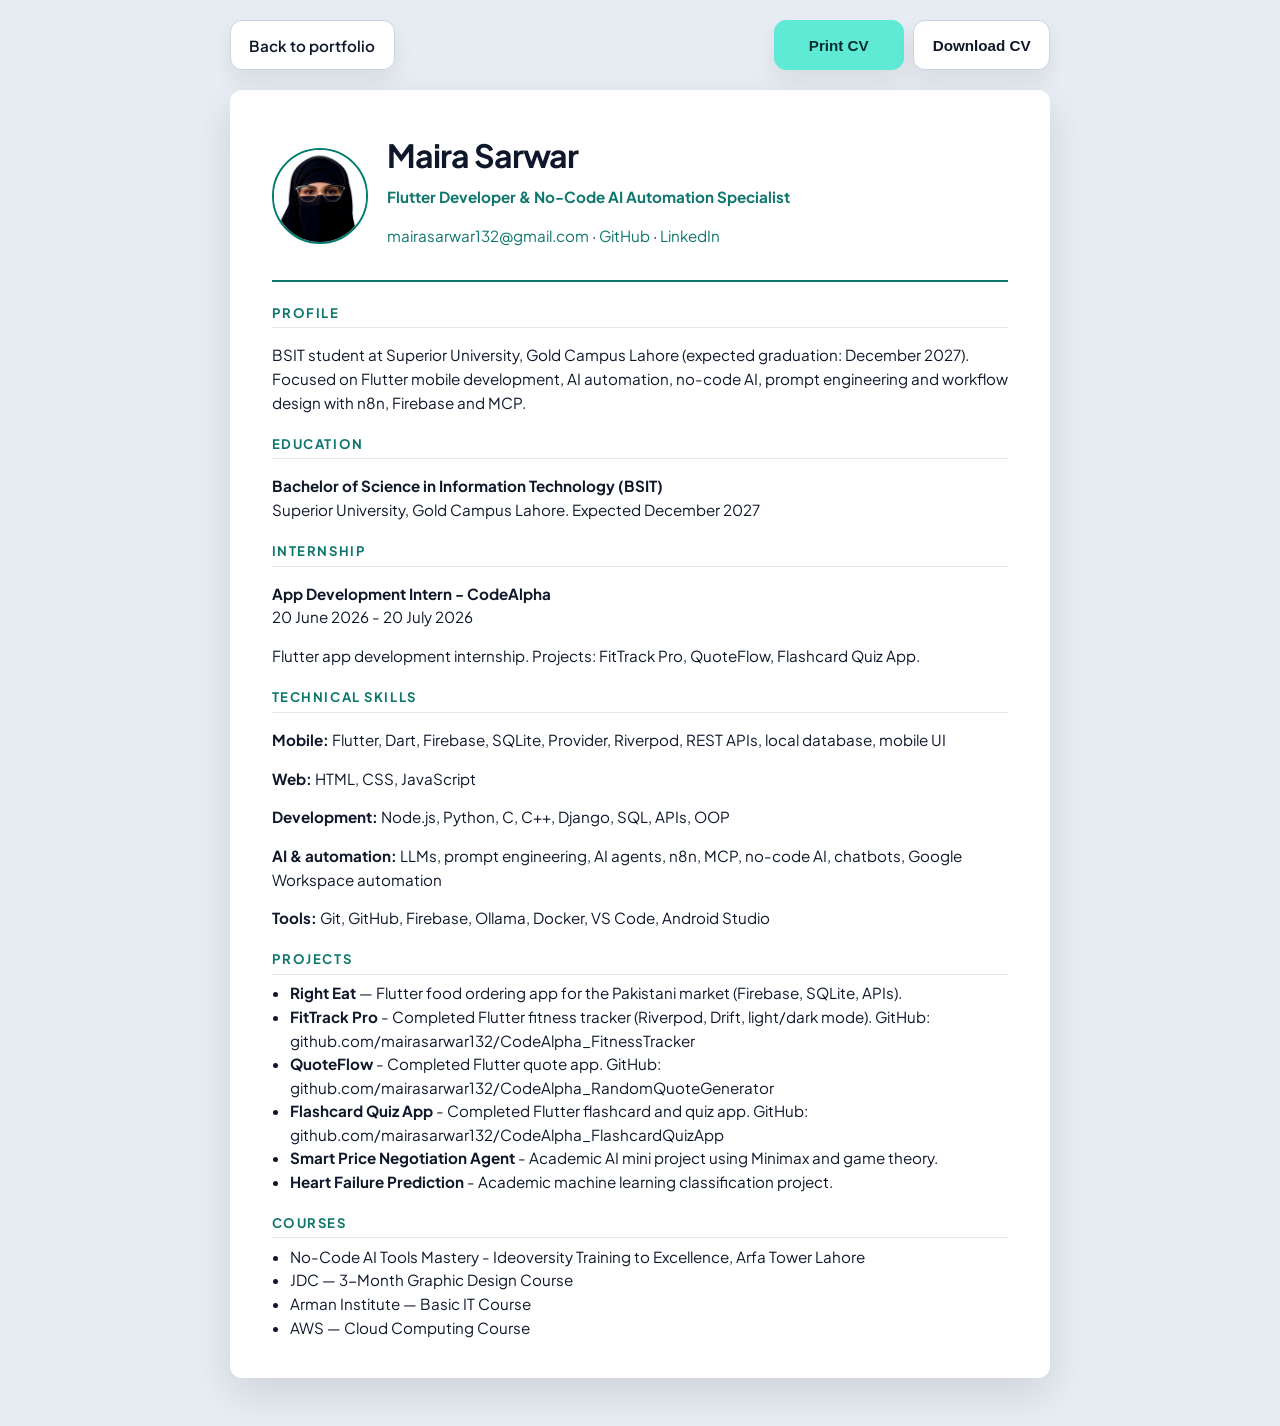
==== cv.html @ 2299d5c2 "Add portfolio website" ====
<!DOCTYPE html>
<html lang="en">
<head>
  <meta charset="UTF-8">
  <meta name="viewport" content="width=device-width, initial-scale=1.0">
  <title>CV — Maira Sarwar</title>
  <link rel="preconnect" href="https://fonts.googleapis.com">
  <link rel="preconnect" href="https://fonts.gstatic.com" crossorigin>
  <link href="https://fonts.googleapis.com/css2?family=Plus+Jakarta+Sans:wght@400;500;600;700;800&display=swap" rel="stylesheet">
  <link rel="stylesheet" href="style.css">
</head>
<body class="cv-body">
  <div class="cv-toolbar">
    <a class="btn btn-ghost" href="index.html">Back to portfolio</a>
    <div class="cv-actions">
      <button class="btn btn-primary" type="button" id="print-cv">Print CV</button>
      <button class="btn btn-outline" type="button" id="download-cv">Download CV</button>
    </div>
  </div>

  <article class="cv-sheet">
    <header class="cv-header">
      <img class="cv-photo" src="maira-sarwar.png" alt="Portrait of Maira Sarwar">
      <div>
        <h1>Maira Sarwar</h1>
        <p class="cv-role">Flutter Developer &amp; No-Code AI Automation Specialist</p>
        <p class="cv-contact">
          <a href="mailto:mairasarwar132@gmail.com">mairasarwar132@gmail.com</a>
          ·
          <a href="https://github.com/mairasarwar132" target="_blank" rel="noopener noreferrer">GitHub</a>
          ·
          <a href="https://linkedin.com/in/maira-sarwar-771231416" target="_blank" rel="noopener noreferrer">LinkedIn</a>
        </p>
      </div>
    </header>

    <section>
      <h2>Profile</h2>
      <p>BSIT student at Superior University, Gold Campus Lahore (expected graduation: December 2027). Focused on Flutter mobile development, AI automation, no-code AI, prompt engineering and workflow design with n8n, Firebase and MCP.</p>
    </section>

    <section>
      <h2>Education</h2>
      <p><strong>Bachelor of Science in Information Technology (BSIT)</strong><br>Superior University, Gold Campus Lahore. Expected December 2027</p>
    </section>

    <section>
      <h2>Internship</h2>
      <p><strong>App Development Intern - CodeAlpha</strong><br>20 June 2026 - 20 July 2026</p>
      <p>Flutter app development internship. Projects: FitTrack Pro, QuoteFlow, Flashcard Quiz App.</p>
    </section>

    <section>
      <h2>Technical skills</h2>
      <p><strong>Mobile:</strong> Flutter, Dart, Firebase, SQLite, Provider, Riverpod, REST APIs, local database, mobile UI</p>
      <p><strong>Web:</strong> HTML, CSS, JavaScript</p>
      <p><strong>Development:</strong> Node.js, Python, C, C++, Django, SQL, APIs, OOP</p>
      <p><strong>AI &amp; automation:</strong> LLMs, prompt engineering, AI agents, n8n, MCP, no-code AI, chatbots, Google Workspace automation</p>
      <p><strong>Tools:</strong> Git, GitHub, Firebase, Ollama, Docker, VS Code, Android Studio</p>
    </section>

    <section>
      <h2>Projects</h2>
      <ul>
        <li><strong>Right Eat</strong> — Flutter food ordering app for the Pakistani market (Firebase, SQLite, APIs).</li>
        <li><strong>FitTrack Pro</strong> - Completed Flutter fitness tracker (Riverpod, Drift, light/dark mode). GitHub: github.com/mairasarwar132/CodeAlpha_FitnessTracker</li>
        <li><strong>QuoteFlow</strong> - Completed Flutter quote app. GitHub: github.com/mairasarwar132/CodeAlpha_RandomQuoteGenerator</li>
        <li><strong>Flashcard Quiz App</strong> - Completed Flutter flashcard and quiz app. GitHub: github.com/mairasarwar132/CodeAlpha_FlashcardQuizApp</li>
        <li><strong>Smart Price Negotiation Agent</strong> - Academic AI mini project using Minimax and game theory.</li>
        <li><strong>Heart Failure Prediction</strong> - Academic machine learning classification project.</li>
      </ul>
    </section>

    <section>
      <h2>Courses</h2>
      <ul>
        <li>No-Code AI Tools Mastery - Ideoversity Training to Excellence, Arfa Tower Lahore</li>
        <li>JDC — 3-Month Graphic Design Course</li>
        <li>Arman Institute — Basic IT Course</li>
        <li>AWS — Cloud Computing Course</li>
      </ul>
    </section>
  </article>
  <script>
    document.getElementById("print-cv").addEventListener("click", () => {
      window.print();
    });

    document.getElementById("download-cv").addEventListener("click", () => {
      const html = "<!DOCTYPE html>\n" + document.documentElement.outerHTML;
      const blob = new Blob([html], { type: "text/html" });
      const url = URL.createObjectURL(blob);
      const link = document.createElement("a");
      link.href = url;
      link.download = "Maira-Sarwar-CV.html";
      document.body.appendChild(link);
      link.click();
      link.remove();
      URL.revokeObjectURL(url);
    });
  </script>
</body>
</html>
---- style.css ----
/* Maira Sarwar — personal portfolio
   Dark-first theme with optional light mode. No CSS frameworks. */

:root {
  --bg: #080c12;
  --bg-alt: #0e141c;
  --surface: #121a24;
  --surface-2: #182230;
  --border: rgba(148, 163, 184, 0.16);
  --text: #e8eef6;
  --muted: #94a3b8;
  --accent: #5eead4;
  --accent-2: #818cf8;
  --accent-soft: rgba(94, 234, 212, 0.12);
  --danger: #fca5a5;
  --shadow: 0 18px 50px rgba(0, 0, 0, 0.35);
  --radius: 16px;
  --nav-h: 72px;
  --max: 1100px;
  --font: "Plus Jakarta Sans", system-ui, sans-serif;
  --mono: "IBM Plex Mono", ui-monospace, monospace;
}

[data-theme="light"] {
  --bg: #f4f7fb;
  --bg-alt: #eef2f7;
  --surface: #ffffff;
  --surface-2: #f8fafc;
  --border: rgba(15, 23, 42, 0.1);
  --text: #0f172a;
  --muted: #475569;
  --accent: #0f766e;
  --accent-2: #4f46e5;
  --accent-soft: rgba(15, 118, 110, 0.1);
  --danger: #b91c1c;
  --shadow: 0 16px 40px rgba(15, 23, 42, 0.08);
}

*,
*::before,
*::after {
  box-sizing: border-box;
}

html {
  scroll-behavior: smooth;
}

body {
  margin: 0;
  font-family: var(--font);
  background: var(--bg);
  color: var(--text);
  line-height: 1.65;
  overflow-x: hidden;
}

img,
svg {
  max-width: 100%;
  display: block;
}

a {
  color: var(--accent);
  text-decoration: none;
}

a:hover {
  text-decoration: underline;
}

:focus-visible {
  outline: 2px solid var(--accent);
  outline-offset: 3px;
}

.skip-link {
  position: absolute;
  left: 1rem;
  top: -100px;
  background: var(--accent);
  color: #042f2e;
  padding: 0.6rem 1rem;
  z-index: 1000;
  border-radius: 8px;
  font-weight: 700;
}

.skip-link:focus {
  top: 0.75rem;
}

.container {
  width: min(var(--max), calc(100% - 2rem));
  margin-inline: auto;
}

/* Header */
.site-header {
  position: sticky;
  top: 0;
  z-index: 50;
  backdrop-filter: blur(16px);
  background: color-mix(in srgb, var(--bg) 82%, transparent);
  border-bottom: 1px solid var(--border);
}

.nav {
  width: min(var(--max), calc(100% - 2rem));
  margin-inline: auto;
  min-height: var(--nav-h);
  display: flex;
  align-items: center;
  gap: 1rem;
}

.logo {
  font-weight: 800;
  letter-spacing: 0.04em;
  color: var(--text);
  border: 1px solid var(--border);
  border-radius: 10px;
  padding: 0.35rem 0.6rem;
  background: var(--accent-soft);
}

.logo:hover {
  text-decoration: none;
  color: var(--accent);
}

.nav-menu {
  display: flex;
  list-style: none;
  gap: 0.15rem 1rem;
  margin: 0 0 0 auto;
  padding: 0;
  flex-wrap: wrap;
}

.nav-menu a {
  color: var(--muted);
  font-size: 0.9rem;
  font-weight: 500;
  padding: 0.3rem 0;
}

.nav-menu a:hover,
.nav-menu a.is-active {
  color: var(--text);
  text-decoration: none;
}

.nav-menu a.is-active {
  box-shadow: inset 0 -2px 0 var(--accent);
}

.theme-toggle,
.nav-toggle,
.back-to-top,
.modal-close,
.project-open,
.filter-btn {
  font-family: inherit;
  cursor: pointer;
}

.theme-toggle {
  margin-left: 0.5rem;
  width: 40px;
  height: 40px;
  border-radius: 10px;
  border: 1px solid var(--border);
  background: var(--surface);
  color: var(--text);
  display: grid;
  place-items: center;
}

.icon-sun {
  display: none;
}

[data-theme="light"] .icon-moon {
  display: none;
}

[data-theme="light"] .icon-sun {
  display: block;
}

.nav-toggle {
  display: none;
  margin-left: auto;
  width: 44px;
  height: 44px;
  border: 1px solid var(--border);
  border-radius: 10px;
  background: var(--surface);
  padding: 10px 11px;
}

.nav-toggle span {
  display: block;
  height: 2px;
  background: var(--text);
  margin: 5px 0;
  transition: 0.2s ease;
}

.nav-toggle[aria-expanded="true"] span:nth-child(1) {
  transform: translateY(7px) rotate(45deg);
}

.nav-toggle[aria-expanded="true"] span:nth-child(2) {
  opacity: 0;
}

.nav-toggle[aria-expanded="true"] span:nth-child(3) {
  transform: translateY(-7px) rotate(-45deg);
}

/* Hero */
.hero {
  position: relative;
  min-height: calc(100vh - var(--nav-h));
  display: grid;
  align-items: center;
  overflow: hidden;
}

.hero-bg {
  position: absolute;
  inset: 0;
  pointer-events: none;
}

.grid-overlay {
  position: absolute;
  inset: 0;
  background-image:
    linear-gradient(var(--border) 1px, transparent 1px),
    linear-gradient(90deg, var(--border) 1px, transparent 1px);
  background-size: 48px 48px;
  mask-image: radial-gradient(ellipse at center, black 20%, transparent 75%);
  opacity: 0.45;
}

.orb {
  position: absolute;
  border-radius: 50%;
  filter: blur(40px);
  opacity: 0.35;
}

.orb-1 {
  width: 280px;
  height: 280px;
  background: var(--accent);
  top: 12%;
  right: 8%;
  animation: float 12s ease-in-out infinite;
}

.orb-2 {
  width: 220px;
  height: 220px;
  background: var(--accent-2);
  bottom: 10%;
  left: 6%;
  animation: float 14s ease-in-out infinite reverse;
}

@keyframes float {
  0%, 100% { transform: translateY(0); }
  50% { transform: translateY(-16px); }
}

@keyframes photoFloat {
  0%, 100% { transform: translateY(0); }
  50% { transform: translateY(-10px); }
}

@keyframes pulseRing {
  0%, 100% { opacity: 0.4; transform: scale(0.98); }
  50% { opacity: 0.9; transform: scale(1.03); }
}

@keyframes typing {
  from { width: 0; }
  to { width: 100%; }
}

@keyframes blinkCaret {
  50% { border-color: transparent; }
}

.hero-inner {
  position: relative;
  padding: 4.5rem 0 5rem;
}

.hero-layout {
  display: grid;
  grid-template-columns: minmax(0, 1.2fr) auto;
  align-items: center;
  gap: 2.5rem;
}

.eyebrow {
  color: var(--accent);
  font-weight: 600;
  margin: 0 0 0.5rem;
  font-size: 1.05rem;
}

.hero h1,
.section h2 {
  line-height: 1.15;
  letter-spacing: -0.03em;
  margin: 0 0 1rem;
}

.hero-name {
  font-size: clamp(2.8rem, 7vw, 4.6rem);
  max-width: none;
  margin: 0 0 0.45rem;
}

.hero-title {
  font-size: clamp(1.15rem, 2.4vw, 1.55rem);
  font-weight: 700;
  line-height: 1.3;
  margin: 0 0 1rem;
  color: var(--text);
}

.type-motion {
  display: inline-block;
  overflow: hidden;
  max-width: max-content;
  border-right: 2px solid var(--accent);
  white-space: nowrap;
  animation: typing 3.6s steps(54, end), blinkCaret 0.8s step-end infinite;
}

.hero-photo-wrap {
  position: relative;
}

.hero-photo-wrap::after {
  content: "";
  position: absolute;
  inset: -10px;
  border: 1px solid color-mix(in srgb, var(--accent) 48%, transparent);
  border-radius: 50%;
  animation: pulseRing 2.8s ease-in-out infinite;
  pointer-events: none;
}

.hero-photo {
  width: min(280px, 72vw);
  height: min(280px, 72vw);
  object-fit: cover;
  object-position: center top;
  border-radius: 50%;
  border: 3px solid color-mix(in srgb, var(--accent) 55%, var(--border));
  box-shadow: var(--shadow), 0 0 0 10px var(--accent-soft);
  filter: contrast(1.08) saturate(1.08) brightness(1.03);
  transform: translateZ(0);
  animation: photoFloat 6s ease-in-out infinite;
}

.hero-lead {
  font-size: 1.08rem;
  color: var(--muted);
  max-width: 58ch;
}

.hero-meta {
  font-size: 0.92rem;
  color: var(--text);
  opacity: 0.85;
}

.hero-actions {
  display: flex;
  flex-wrap: wrap;
  gap: 0.7rem;
  margin-top: 1.6rem;
}

.btn {
  display: inline-flex;
  align-items: center;
  justify-content: center;
  border-radius: 12px;
  padding: 0.72rem 1.15rem;
  font-weight: 600;
  font-size: 0.95rem;
  border: 1px solid transparent;
  text-decoration: none;
}

.btn:hover {
  text-decoration: none;
}

.btn-primary {
  background: var(--accent);
  color: #042f2e;
}

[data-theme="light"] .btn-primary {
  color: #fff;
}

.btn-ghost,
.btn-outline {
  background: transparent;
  color: var(--text);
  border-color: var(--border);
}

.btn-ghost:hover,
.btn-outline:hover,
.btn-primary:hover {
  transform: translateY(-1px);
}

/* Sections */
.section {
  padding: 5rem 0;
}

.section-alt {
  background: var(--bg-alt);
}

.section-kicker {
  font-family: var(--mono);
  font-size: 0.78rem;
  letter-spacing: 0.12em;
  text-transform: uppercase;
  color: var(--accent);
  margin: 0 0 0.5rem;
}

.section-intro {
  color: var(--muted);
  max-width: 65ch;
  margin-bottom: 2rem;
}

.subhead {
  margin: 2.4rem 0 1rem;
  font-size: 1.2rem;
}

.about-grid {
  display: grid;
  grid-template-columns: 1.4fr 0.9fr;
  gap: 1.5rem;
}

.about-copy p {
  color: var(--muted);
}

.about-card,
.skill-card,
.project-card,
.workflow-card,
.experience-card,
.course-featured,
.cert-card,
.career-box {
  background: var(--surface);
  border: 1px solid var(--border);
  border-radius: var(--radius);
  padding: 1.25rem 1.35rem;
  box-shadow: var(--shadow);
}

.about-card ul {
  list-style: none;
  margin: 0;
  padding: 0;
}

.about-card li {
  padding: 0.7rem 0;
  border-bottom: 1px solid var(--border);
}

.about-card li:last-child {
  border-bottom: 0;
}

.about-card span {
  display: block;
  color: var(--muted);
  font-size: 0.8rem;
}

.skill-groups {
  display: grid;
  grid-template-columns: repeat(2, 1fr);
  gap: 1rem;
}


.badge-list,
.tech-row,
.focus-chips {
  display: flex;
  flex-wrap: wrap;
  gap: 0.45rem;
  list-style: none;
  margin: 0.8rem 0 0;
  padding: 0;
}

.badge-list li,
.tech-row li,
.focus-chips span {
  background: var(--accent-soft);
  border: 1px solid var(--border);
  border-radius: 999px;
  padding: 0.28rem 0.7rem;
  font-size: 0.82rem;
}

.focus-chips {
  margin: 0 0 1.5rem;
}

/* Projects */
.filters {
  display: flex;
  flex-wrap: wrap;
  gap: 0.5rem;
  margin-bottom: 1.4rem;
}

.filter-btn {
  background: var(--surface);
  color: var(--muted);
  border: 1px solid var(--border);
  border-radius: 999px;
  padding: 0.4rem 0.85rem;
  font-size: 0.85rem;
}

.filter-btn.is-active {
  color: #042f2e;
  background: var(--accent);
  border-color: transparent;
}

[data-theme="light"] .filter-btn.is-active {
  color: #fff;
}

.filter-empty {
  color: var(--muted);
}

.project-grid {
  display: grid;
  grid-template-columns: repeat(2, 1fr);
  gap: 1rem;
}

.project-card {
  padding: 0;
  overflow: hidden;
  transition: transform 0.22s ease, border-color 0.22s ease, box-shadow 0.22s ease;
}

.project-card:hover,
.skill-card:hover,
.workflow-card:hover,
.cert-card:hover,
.course-featured:hover {
  transform: translateY(-4px);
  border-color: color-mix(in srgb, var(--accent) 42%, var(--border));
}

.project-card.is-hidden {
  display: none;
}

.project-open {
  display: block;
  width: 100%;
  text-align: left;
  background: none;
  border: 0;
  color: inherit;
  padding: 0;
}

.project-media {
  background: var(--surface-2);
  color: var(--surface-2);
}

.project-media .svg-bg {
  fill: var(--surface-2);
}

.project-body {
  padding: 1.1rem 1.2rem 1.3rem;
}

.project-body p {
  color: var(--muted);
  margin: 0.4rem 0 0.7rem;
}

.project-sub {
  color: var(--accent) !important;
  font-size: 0.88rem;
  font-weight: 600;
}

.project-status {
  display: inline-block;
  font-size: 0.75rem;
  font-weight: 700;
  letter-spacing: 0.04em;
  text-transform: uppercase;
  color: var(--accent-2);
  margin: 0;
}

.project-status.is-done {
  color: var(--accent);
}

.project-status.is-progress {
  color: #fbbf24;
}

.card-links {
  padding: 0 1.2rem 1.2rem;
  margin: 0;
}

.project-body h3,
.workflow-card h3,
.timeline-item h3,
.experience-card h3,
.cert-card h3,
.course-featured h3 {
  margin: 0.35rem 0 0.4rem;
  font-size: 1.15rem;
}

/* Workflows */
.workflow-grid,
.cert-grid {
  display: grid;
  grid-template-columns: repeat(2, 1fr);
  gap: 1rem;
}

.cert-grid {
  margin-top: 1rem;
}

.workflow-tag {
  font-size: 0.75rem;
  text-transform: uppercase;
  letter-spacing: 0.06em;
  color: var(--accent);
  margin: 0;
}

.flow {
  display: flex;
  flex-wrap: wrap;
  gap: 0.4rem;
  list-style: none;
  padding: 0;
  margin: 1rem 0 0;
  counter-reset: step;
}

.flow li {
  counter-increment: step;
  background: var(--bg);
  border: 1px solid var(--border);
  border-radius: 10px;
  padding: 0.4rem 0.6rem;
  font-size: 0.8rem;
  position: relative;
}

.flow li::before {
  content: counter(step) ". ";
  color: var(--accent);
  font-family: var(--mono);
}

.store-list {
  margin: 0.9rem 0 0;
  color: var(--muted);
  padding-left: 1.1rem;
}

.timeline {
  display: grid;
  gap: 1rem;
}

.timeline-item {
  border-left: 2px solid var(--accent);
  padding-left: 1rem;
}

.muted {
  color: var(--muted);
  margin: 0.2rem 0;
}

.plain-list {
  margin: 0.4rem 0 0;
  padding-left: 1.15rem;
}

.course-head {
  display: flex;
  justify-content: space-between;
  gap: 1rem;
  align-items: center;
  flex-wrap: wrap;
}

.course-note {
  color: var(--muted);
  margin: 0.4rem 0 0;
}

.career-box {
  text-align: left;
}

.career-box p {
  color: var(--muted);
  max-width: 70ch;
}

#contact {
  padding-bottom: 3.2rem;
}

.contact-grid {
  display: grid;
  grid-template-columns: minmax(0, 1fr) minmax(300px, 0.86fr);
  gap: 2rem;
  align-items: start;
}

.contact-card {
  background: var(--surface);
  border: 1px solid var(--border);
  border-radius: var(--radius);
  padding: 1.45rem;
  box-shadow: var(--shadow);
}

.contact-card h3 {
  margin: 0.35rem 0 0.55rem;
  font-size: 1.3rem;
}

.contact-card p {
  color: var(--muted);
}

.contact-actions {
  display: flex;
  flex-wrap: wrap;
  gap: 0.7rem;
  margin: 1.1rem 0;
}

.contact-focus {
  margin-top: 1rem;
}

.contact-links {
  list-style: none;
  padding: 0;
  margin: 0;
  display: grid;
  grid-template-columns: repeat(2, minmax(0, 1fr));
  gap: 1rem;
}

.contact-links li {
  margin: 0;
  background: var(--surface);
  border: 1px solid var(--border);
  border-radius: 12px;
  padding: 0.9rem 1rem;
}

.contact-links span {
  display: block;
  color: var(--muted);
  font-size: 0.8rem;
}

.contact-links a {
  font-size: 1.05rem;
  font-weight: 600;
  overflow-wrap: anywhere;
}

.site-footer {
  border-top: 1px solid var(--border);
  padding: 1.6rem 0 2rem;
  color: var(--muted);
}

.footer-inner {
  display: grid;
  grid-template-columns: minmax(0, 1fr) auto;
  gap: 0.6rem 1.5rem;
  align-items: center;
}

.footer-name {
  color: var(--text);
  font-weight: 800;
  margin: 0;
  font-size: 1.35rem;
}

.footer-links {
  display: flex;
  flex-wrap: wrap;
  gap: 1rem;
  list-style: none;
  padding: 0;
  margin: 0.3rem 0;
}

.copyright {
  grid-column: 1 / -1;
  margin: 0;
}

.back-to-top {
  position: fixed;
  right: 1.1rem;
  bottom: 1.1rem;
  width: 44px;
  height: 44px;
  border-radius: 12px;
  border: 1px solid var(--border);
  background: var(--surface);
  color: var(--text);
  opacity: 0;
  pointer-events: none;
  transition: opacity 0.2s ease;
  z-index: 40;
}

.back-to-top.is-visible {
  opacity: 1;
  pointer-events: auto;
}

/* Modal */
.modal[hidden] {
  display: none;
}

.modal:not([hidden]) {
  display: block;
}

.modal-backdrop {
  position: fixed;
  inset: 0;
  background: rgba(0, 0, 0, 0.62);
  z-index: 80;
}

.modal-dialog {
  position: fixed;
  z-index: 90;
  inset: 8vh 1rem auto;
  margin-inline: auto;
  width: min(640px, calc(100% - 2rem));
  max-height: 84vh;
  overflow: auto;
  background: var(--surface);
  border: 1px solid var(--border);
  border-radius: 18px;
  padding: 1.4rem 1.4rem 1.6rem;
  box-shadow: var(--shadow);
}

.modal-close {
  position: absolute;
  top: 0.7rem;
  right: 0.8rem;
  width: 40px;
  height: 40px;
  border: 0;
  background: transparent;
  color: var(--text);
  font-size: 1.8rem;
  line-height: 1;
}

.modal-actions {
  display: flex;
  flex-wrap: wrap;
  gap: 0.6rem;
  margin-top: 1.1rem;
}

.btn.is-disabled,
.btn[aria-disabled="true"] {
  opacity: 0.55;
  pointer-events: none;
}

body.modal-open {
  overflow: hidden;
}

.reveal {
  opacity: 0;
  transform: translateY(12px);
  transition: opacity 0.5s ease, transform 0.5s ease;
}

.reveal.is-in {
  opacity: 1;
  transform: none;
}

@media (max-width: 900px) {
  .hero-layout {
    grid-template-columns: 1fr;
    justify-items: start;
  }

  .hero-photo-wrap {
    order: -1;
  }

  .about-grid,
  .skill-groups,
  .project-grid,
  .workflow-grid,
  .cert-grid,
  .contact-grid {
    grid-template-columns: 1fr;
  }

  .contact-links {
    grid-template-columns: 1fr;
  }

  .footer-inner {
    grid-template-columns: 1fr;
  }

  .skill-card:last-child {
    grid-column: auto;
  }

  .nav-toggle {
    display: block;
  }

  .theme-toggle {
    margin-left: 0;
  }

  .nav-menu {
    position: absolute;
    top: var(--nav-h);
    left: 0;
    right: 0;
    background: var(--bg);
    border-bottom: 1px solid var(--border);
    flex-direction: column;
    padding: 1rem 1.25rem 1.25rem;
    display: none;
    margin: 0;
  }

  .nav-menu.is-open {
    display: flex;
  }
}

@media (max-width: 560px) {
  .hero-actions .btn {
    flex: 1 1 calc(50% - 0.7rem);
  }

  .type-motion {
    white-space: normal;
    border-right: 0;
    animation: none;
  }

  .hero {
    min-height: auto;
  }
}

@media (prefers-reduced-motion: reduce) {
  html {
    scroll-behavior: auto;
  }

  .orb,
  .reveal,
  .hero-photo,
  .hero-photo-wrap::after,
  .type-motion {
    animation: none;
    transition: none;
    opacity: 1;
    transform: none;
  }

  .type-motion {
    border-right: 0;
    white-space: normal;
  }
}

/* Print-ready CV */
.cv-body {
  background: #e8edf3;
  color: #0f172a;
}

.cv-toolbar {
  width: min(820px, calc(100% - 2rem));
  margin: 1.25rem auto;
  display: flex;
  justify-content: space-between;
  gap: 0.75rem;
  flex-wrap: wrap;
}

.cv-actions {
  display: flex;
  gap: 0.6rem;
  flex-wrap: wrap;
}

.cv-toolbar .btn {
  min-width: 130px;
  min-height: 50px;
  color: #0f172a;
  background: #ffffff;
  border-color: #cbd5e1;
  box-shadow: 0 10px 22px rgba(15, 23, 42, 0.08);
}

.cv-toolbar .btn-primary {
  color: #042f2e;
  background: #5eead4;
  border-color: #5eead4;
}

.cv-toolbar .btn-outline,
.cv-toolbar .btn-ghost {
  color: #0f172a;
}

.cv-toolbar .btn:hover {
  transform: translateY(-1px);
  text-decoration: none;
}

.cv-sheet {
  width: min(820px, calc(100% - 2rem));
  margin: 0 auto 3rem;
  background: #fff;
  color: #0f172a;
  padding: 2.4rem 2.6rem;
  border-radius: 12px;
  box-shadow: 0 16px 40px rgba(15, 23, 42, 0.12);
}

.cv-header {
  display: grid;
  grid-template-columns: 96px 1fr;
  gap: 1.2rem;
  align-items: center;
  border-bottom: 2px solid #0f766e;
  padding-bottom: 1.1rem;
  margin-bottom: 1.2rem;
}

.cv-photo {
  width: 96px;
  height: 96px;
  border-radius: 50%;
  object-fit: cover;
  object-position: center top;
  border: 2px solid #0f766e;
  filter: contrast(1.08) saturate(1.08) brightness(1.03);
}

.cv-sheet h1 {
  margin: 0;
  font-size: 2rem;
  letter-spacing: -0.03em;
}

.cv-role {
  margin: 0.25rem 0 0.4rem;
  font-weight: 700;
  color: #0f766e;
}

.cv-contact,
.cv-sheet p,
.cv-sheet li {
  font-size: 0.95rem;
  line-height: 1.55;
}

.cv-contact a,
.cv-sheet a {
  color: #0f766e;
}

.cv-sheet h2 {
  font-size: 0.82rem;
  letter-spacing: 0.12em;
  text-transform: uppercase;
  color: #0f766e;
  margin: 1.15rem 0 0.4rem;
  border-bottom: 1px solid #e2e8f0;
  padding-bottom: 0.25rem;
}

.cv-sheet ul {
  margin: 0.3rem 0 0;
  padding-left: 1.15rem;
}

@media print {
  .cv-toolbar {
    display: none;
  }

  .cv-body {
    background: #fff;
  }

  .cv-sheet {
    width: 100%;
    margin: 0;
    box-shadow: none;
    border-radius: 0;
    padding: 0;
  }
}
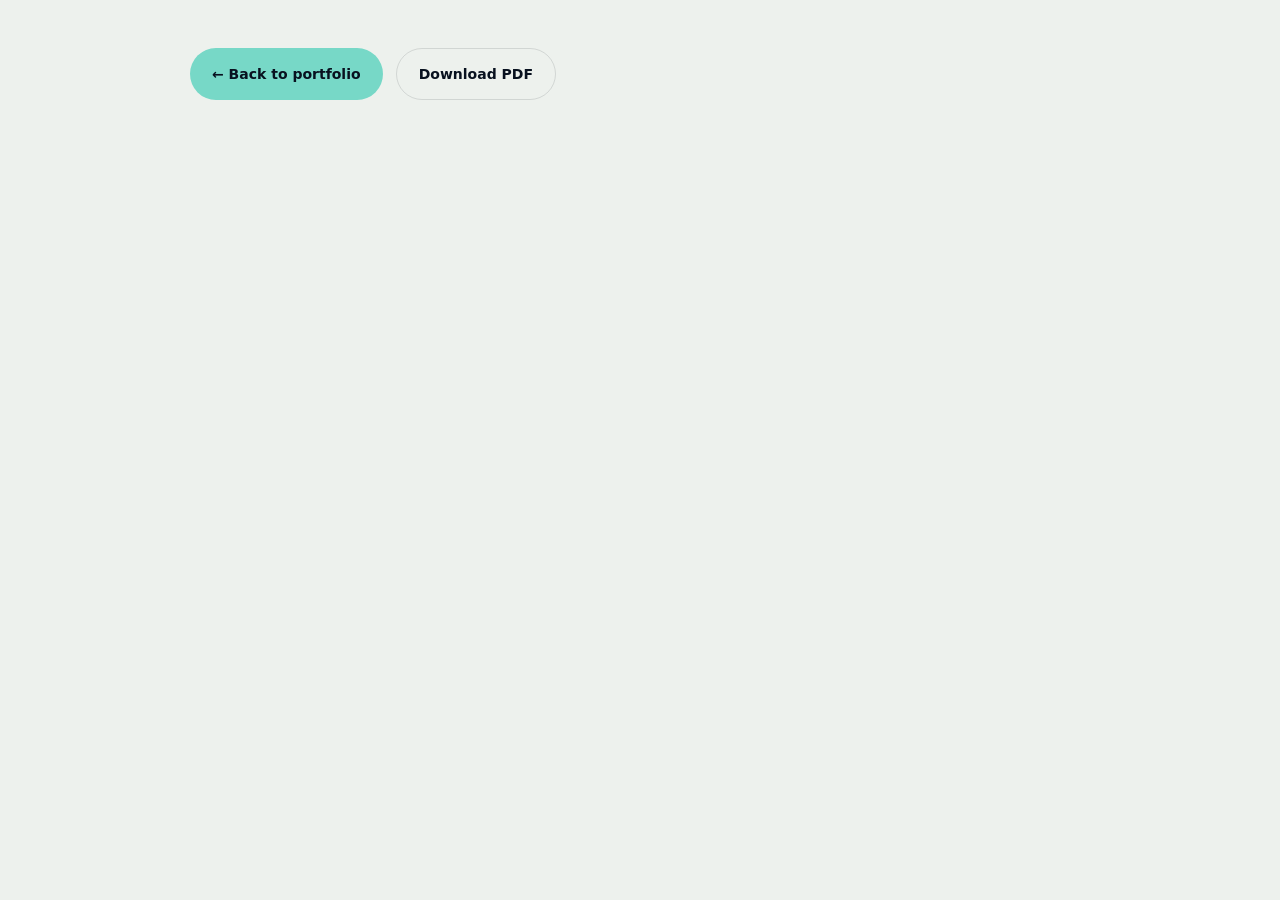
==== commit 27c8652d: "Redesign portfolio website Co-authored-by: Copilot App <223556219+Copilot@users.noreply.github.com>" ====
--- a/cv.html
+++ b/cv.html
@@ -1,103 +1,15 @@
-<!DOCTYPE html>
+<!doctype html>
 <html lang="en">
 <head>
-  <meta charset="UTF-8">
-  <meta name="viewport" content="width=device-width, initial-scale=1.0">
-  <title>CV — Maira Sarwar</title>
-  <link rel="preconnect" href="https://fonts.googleapis.com">
-  <link rel="preconnect" href="https://fonts.gstatic.com" crossorigin>
-  <link href="https://fonts.googleapis.com/css2?family=Plus+Jakarta+Sans:wght@400;500;600;700;800&display=swap" rel="stylesheet">
+  <meta charset="utf-8">
+  <meta name="viewport" content="width=device-width, initial-scale=1">
+  <title>Maira Sarwar | CV</title>
   <link rel="stylesheet" href="style.css">
 </head>
-<body class="cv-body">
-  <div class="cv-toolbar">
-    <a class="btn btn-ghost" href="index.html">Back to portfolio</a>
-    <div class="cv-actions">
-      <button class="btn btn-primary" type="button" id="print-cv">Print CV</button>
-      <button class="btn btn-outline" type="button" id="download-cv">Download CV</button>
-    </div>
-  </div>
-
-  <article class="cv-sheet">
-    <header class="cv-header">
-      <img class="cv-photo" src="maira-sarwar.png" alt="Portrait of Maira Sarwar">
-      <div>
-        <h1>Maira Sarwar</h1>
-        <p class="cv-role">Flutter Developer &amp; No-Code AI Automation Specialist</p>
-        <p class="cv-contact">
-          <a href="mailto:mairasarwar132@gmail.com">mairasarwar132@gmail.com</a>
-          ·
-          <a href="https://github.com/mairasarwar132" target="_blank" rel="noopener noreferrer">GitHub</a>
-          ·
-          <a href="https://linkedin.com/in/maira-sarwar-771231416" target="_blank" rel="noopener noreferrer">LinkedIn</a>
-        </p>
-      </div>
-    </header>
-
-    <section>
-      <h2>Profile</h2>
-      <p>BSIT student at Superior University, Gold Campus Lahore (expected graduation: December 2027). Focused on Flutter mobile development, AI automation, no-code AI, prompt engineering and workflow design with n8n, Firebase and MCP.</p>
-    </section>
-
-    <section>
-      <h2>Education</h2>
-      <p><strong>Bachelor of Science in Information Technology (BSIT)</strong><br>Superior University, Gold Campus Lahore. Expected December 2027</p>
-    </section>
-
-    <section>
-      <h2>Internship</h2>
-      <p><strong>App Development Intern - CodeAlpha</strong><br>20 June 2026 - 20 July 2026</p>
-      <p>Flutter app development internship. Projects: FitTrack Pro, QuoteFlow, Flashcard Quiz App.</p>
-    </section>
-
-    <section>
-      <h2>Technical skills</h2>
-      <p><strong>Mobile:</strong> Flutter, Dart, Firebase, SQLite, Provider, Riverpod, REST APIs, local database, mobile UI</p>
-      <p><strong>Web:</strong> HTML, CSS, JavaScript</p>
-      <p><strong>Development:</strong> Node.js, Python, C, C++, Django, SQL, APIs, OOP</p>
-      <p><strong>AI &amp; automation:</strong> LLMs, prompt engineering, AI agents, n8n, MCP, no-code AI, chatbots, Google Workspace automation</p>
-      <p><strong>Tools:</strong> Git, GitHub, Firebase, Ollama, Docker, VS Code, Android Studio</p>
-    </section>
-
-    <section>
-      <h2>Projects</h2>
-      <ul>
-        <li><strong>Right Eat</strong> — Flutter food ordering app for the Pakistani market (Firebase, SQLite, APIs).</li>
-        <li><strong>FitTrack Pro</strong> - Completed Flutter fitness tracker (Riverpod, Drift, light/dark mode). GitHub: github.com/mairasarwar132/CodeAlpha_FitnessTracker</li>
-        <li><strong>QuoteFlow</strong> - Completed Flutter quote app. GitHub: github.com/mairasarwar132/CodeAlpha_RandomQuoteGenerator</li>
-        <li><strong>Flashcard Quiz App</strong> - Completed Flutter flashcard and quiz app. GitHub: github.com/mairasarwar132/CodeAlpha_FlashcardQuizApp</li>
-        <li><strong>Smart Price Negotiation Agent</strong> - Academic AI mini project using Minimax and game theory.</li>
-        <li><strong>Heart Failure Prediction</strong> - Academic machine learning classification project.</li>
-      </ul>
-    </section>
-
-    <section>
-      <h2>Courses</h2>
-      <ul>
-        <li>No-Code AI Tools Mastery - Ideoversity Training to Excellence, Arfa Tower Lahore</li>
-        <li>JDC — 3-Month Graphic Design Course</li>
-        <li>Arman Institute — Basic IT Course</li>
-        <li>AWS — Cloud Computing Course</li>
-      </ul>
-    </section>
-  </article>
-  <script>
-    document.getElementById("print-cv").addEventListener("click", () => {
-      window.print();
-    });
-
-    document.getElementById("download-cv").addEventListener("click", () => {
-      const html = "<!DOCTYPE html>\n" + document.documentElement.outerHTML;
-      const blob = new Blob([html], { type: "text/html" });
-      const url = URL.createObjectURL(blob);
-      const link = document.createElement("a");
-      link.href = url;
-      link.download = "Maira-Sarwar-CV.html";
-      document.body.appendChild(link);
-      link.click();
-      link.remove();
-      URL.revokeObjectURL(url);
-    });
-  </script>
+<body style="background:#edf1ed;">
+  <main class="container" style="max-width:900px;padding:48px 0;">
+    <a class="button button-primary" href="index.html">← Back to portfolio</a>
+    <a class="button" style="border:1px solid var(--line);margin-left:8px;" href="Maira-Sarwar-Resume.pdf" download>Download PDF</a>
+  </main>
 </body>
 </html>
--- a/style.css
+++ b/style.css
@@ -1,1177 +1,227 @@
-/* Maira Sarwar — personal portfolio
-   Dark-first theme with optional light mode. No CSS frameworks. */
-
 :root {
-  --bg: #080c12;
-  --bg-alt: #0e141c;
-  --surface: #121a24;
-  --surface-2: #182230;
-  --border: rgba(148, 163, 184, 0.16);
-  --text: #e8eef6;
-  --muted: #94a3b8;
-  --accent: #5eead4;
-  --accent-2: #818cf8;
-  --accent-soft: rgba(94, 234, 212, 0.12);
-  --danger: #fca5a5;
-  --shadow: 0 18px 50px rgba(0, 0, 0, 0.35);
-  --radius: 16px;
-  --nav-h: 72px;
-  --max: 1100px;
-  --font: "Plus Jakarta Sans", system-ui, sans-serif;
-  --mono: "IBM Plex Mono", ui-monospace, monospace;
-}
-
-[data-theme="light"] {
-  --bg: #f4f7fb;
-  --bg-alt: #eef2f7;
-  --surface: #ffffff;
-  --surface-2: #f8fafc;
-  --border: rgba(15, 23, 42, 0.1);
-  --text: #0f172a;
-  --muted: #475569;
-  --accent: #0f766e;
-  --accent-2: #4f46e5;
-  --accent-soft: rgba(15, 118, 110, 0.1);
-  --danger: #b91c1c;
-  --shadow: 0 16px 40px rgba(15, 23, 42, 0.08);
-}
-
-*,
-*::before,
-*::after {
-  box-sizing: border-box;
-}
-
-html {
-  scroll-behavior: smooth;
-}
-
+  --ink: #08111f;
+  --ink-2: #101b2d;
+  --paper: #f7f8f5;
+  --white: #ffffff;
+  --mint: #77d8c7;
+  --cyan: #72cfd8;
+  --coral: #ef9b82;
+  --line: rgba(8, 17, 31, 0.12);
+  --muted: #657083;
+  --max: 1180px;
+}
+
+* { box-sizing: border-box; }
+html { scroll-behavior: smooth; }
 body {
   margin: 0;
-  font-family: var(--font);
-  background: var(--bg);
-  color: var(--text);
-  line-height: 1.65;
+  background: var(--paper);
+  color: var(--ink);
+  font-family: "DM Sans", system-ui, sans-serif;
+  line-height: 1.6;
   overflow-x: hidden;
 }
-
-img,
-svg {
-  max-width: 100%;
-  display: block;
-}
-
-a {
-  color: var(--accent);
-  text-decoration: none;
-}
-
-a:hover {
-  text-decoration: underline;
-}
-
-:focus-visible {
-  outline: 2px solid var(--accent);
-  outline-offset: 3px;
-}
-
-.skip-link {
+img { max-width: 100%; display: block; }
+a { color: inherit; }
+.container { width: min(var(--max), calc(100% - 48px)); margin-inline: auto; }
+.skip-link { position: fixed; left: 16px; top: -60px; z-index: 100; background: var(--mint); color: var(--ink); padding: 10px 16px; font-weight: 700; }
+.skip-link:focus { top: 16px; }
+
+.site-header {
   position: absolute;
-  left: 1rem;
-  top: -100px;
-  background: var(--accent);
-  color: #042f2e;
-  padding: 0.6rem 1rem;
-  z-index: 1000;
-  border-radius: 8px;
-  font-weight: 700;
-}
-
-.skip-link:focus {
-  top: 0.75rem;
-}
-
-.container {
-  width: min(var(--max), calc(100% - 2rem));
-  margin-inline: auto;
-}
-
-/* Header */
-.site-header {
-  position: sticky;
-  top: 0;
-  z-index: 50;
-  backdrop-filter: blur(16px);
-  background: color-mix(in srgb, var(--bg) 82%, transparent);
-  border-bottom: 1px solid var(--border);
-}
-
-.nav {
-  width: min(var(--max), calc(100% - 2rem));
-  margin-inline: auto;
-  min-height: var(--nav-h);
-  display: flex;
-  align-items: center;
-  gap: 1rem;
-}
-
-.logo {
-  font-weight: 800;
-  letter-spacing: 0.04em;
-  color: var(--text);
-  border: 1px solid var(--border);
-  border-radius: 10px;
-  padding: 0.35rem 0.6rem;
-  background: var(--accent-soft);
-}
-
-.logo:hover {
-  text-decoration: none;
-  color: var(--accent);
-}
-
-.nav-menu {
-  display: flex;
-  list-style: none;
-  gap: 0.15rem 1rem;
-  margin: 0 0 0 auto;
-  padding: 0;
-  flex-wrap: wrap;
-}
-
-.nav-menu a {
-  color: var(--muted);
-  font-size: 0.9rem;
-  font-weight: 500;
-  padding: 0.3rem 0;
-}
-
-.nav-menu a:hover,
-.nav-menu a.is-active {
-  color: var(--text);
-  text-decoration: none;
-}
-
-.nav-menu a.is-active {
-  box-shadow: inset 0 -2px 0 var(--accent);
-}
-
-.theme-toggle,
-.nav-toggle,
-.back-to-top,
-.modal-close,
-.project-open,
-.filter-btn {
-  font-family: inherit;
-  cursor: pointer;
-}
-
-.theme-toggle {
-  margin-left: 0.5rem;
-  width: 40px;
-  height: 40px;
-  border-radius: 10px;
-  border: 1px solid var(--border);
-  background: var(--surface);
-  color: var(--text);
-  display: grid;
-  place-items: center;
-}
-
-.icon-sun {
-  display: none;
-}
-
-[data-theme="light"] .icon-moon {
-  display: none;
-}
-
-[data-theme="light"] .icon-sun {
-  display: block;
-}
-
-.nav-toggle {
-  display: none;
-  margin-left: auto;
-  width: 44px;
-  height: 44px;
-  border: 1px solid var(--border);
-  border-radius: 10px;
-  background: var(--surface);
-  padding: 10px 11px;
-}
-
-.nav-toggle span {
-  display: block;
-  height: 2px;
-  background: var(--text);
-  margin: 5px 0;
-  transition: 0.2s ease;
-}
-
-.nav-toggle[aria-expanded="true"] span:nth-child(1) {
-  transform: translateY(7px) rotate(45deg);
-}
-
-.nav-toggle[aria-expanded="true"] span:nth-child(2) {
-  opacity: 0;
-}
-
-.nav-toggle[aria-expanded="true"] span:nth-child(3) {
-  transform: translateY(-7px) rotate(-45deg);
-}
-
-/* Hero */
-.hero {
-  position: relative;
-  min-height: calc(100vh - var(--nav-h));
-  display: grid;
-  align-items: center;
-  overflow: hidden;
-}
-
-.hero-bg {
-  position: absolute;
-  inset: 0;
-  pointer-events: none;
-}
-
-.grid-overlay {
-  position: absolute;
-  inset: 0;
-  background-image:
-    linear-gradient(var(--border) 1px, transparent 1px),
-    linear-gradient(90deg, var(--border) 1px, transparent 1px);
-  background-size: 48px 48px;
-  mask-image: radial-gradient(ellipse at center, black 20%, transparent 75%);
-  opacity: 0.45;
-}
-
-.orb {
-  position: absolute;
-  border-radius: 50%;
-  filter: blur(40px);
-  opacity: 0.35;
-}
-
-.orb-1 {
-  width: 280px;
-  height: 280px;
-  background: var(--accent);
-  top: 12%;
-  right: 8%;
-  animation: float 12s ease-in-out infinite;
-}
-
-.orb-2 {
-  width: 220px;
-  height: 220px;
-  background: var(--accent-2);
-  bottom: 10%;
-  left: 6%;
-  animation: float 14s ease-in-out infinite reverse;
-}
-
-@keyframes float {
-  0%, 100% { transform: translateY(0); }
-  50% { transform: translateY(-16px); }
-}
-
-@keyframes photoFloat {
-  0%, 100% { transform: translateY(0); }
-  50% { transform: translateY(-10px); }
-}
-
-@keyframes pulseRing {
-  0%, 100% { opacity: 0.4; transform: scale(0.98); }
-  50% { opacity: 0.9; transform: scale(1.03); }
-}
-
-@keyframes typing {
-  from { width: 0; }
-  to { width: 100%; }
-}
-
-@keyframes blinkCaret {
-  50% { border-color: transparent; }
-}
-
-.hero-inner {
-  position: relative;
-  padding: 4.5rem 0 5rem;
-}
-
-.hero-layout {
-  display: grid;
-  grid-template-columns: minmax(0, 1.2fr) auto;
-  align-items: center;
-  gap: 2.5rem;
-}
-
-.eyebrow {
-  color: var(--accent);
-  font-weight: 600;
-  margin: 0 0 0.5rem;
-  font-size: 1.05rem;
-}
-
-.hero h1,
-.section h2 {
-  line-height: 1.15;
-  letter-spacing: -0.03em;
-  margin: 0 0 1rem;
-}
-
-.hero-name {
-  font-size: clamp(2.8rem, 7vw, 4.6rem);
-  max-width: none;
-  margin: 0 0 0.45rem;
-}
-
-.hero-title {
-  font-size: clamp(1.15rem, 2.4vw, 1.55rem);
-  font-weight: 700;
-  line-height: 1.3;
-  margin: 0 0 1rem;
-  color: var(--text);
-}
-
-.type-motion {
-  display: inline-block;
-  overflow: hidden;
-  max-width: max-content;
-  border-right: 2px solid var(--accent);
-  white-space: nowrap;
-  animation: typing 3.6s steps(54, end), blinkCaret 0.8s step-end infinite;
-}
-
-.hero-photo-wrap {
-  position: relative;
-}
-
-.hero-photo-wrap::after {
-  content: "";
-  position: absolute;
-  inset: -10px;
-  border: 1px solid color-mix(in srgb, var(--accent) 48%, transparent);
-  border-radius: 50%;
-  animation: pulseRing 2.8s ease-in-out infinite;
-  pointer-events: none;
-}
-
-.hero-photo {
-  width: min(280px, 72vw);
-  height: min(280px, 72vw);
-  object-fit: cover;
-  object-position: center top;
-  border-radius: 50%;
-  border: 3px solid color-mix(in srgb, var(--accent) 55%, var(--border));
-  box-shadow: var(--shadow), 0 0 0 10px var(--accent-soft);
-  filter: contrast(1.08) saturate(1.08) brightness(1.03);
-  transform: translateZ(0);
-  animation: photoFloat 6s ease-in-out infinite;
-}
-
-.hero-lead {
-  font-size: 1.08rem;
-  color: var(--muted);
-  max-width: 58ch;
-}
-
-.hero-meta {
-  font-size: 0.92rem;
-  color: var(--text);
-  opacity: 0.85;
-}
-
-.hero-actions {
-  display: flex;
-  flex-wrap: wrap;
-  gap: 0.7rem;
-  margin-top: 1.6rem;
-}
-
-.btn {
-  display: inline-flex;
-  align-items: center;
-  justify-content: center;
-  border-radius: 12px;
-  padding: 0.72rem 1.15rem;
-  font-weight: 600;
-  font-size: 0.95rem;
-  border: 1px solid transparent;
-  text-decoration: none;
-}
-
-.btn:hover {
-  text-decoration: none;
-}
-
-.btn-primary {
-  background: var(--accent);
-  color: #042f2e;
-}
-
-[data-theme="light"] .btn-primary {
-  color: #fff;
-}
-
-.btn-ghost,
-.btn-outline {
-  background: transparent;
-  color: var(--text);
-  border-color: var(--border);
-}
-
-.btn-ghost:hover,
-.btn-outline:hover,
-.btn-primary:hover {
-  transform: translateY(-1px);
-}
-
-/* Sections */
-.section {
-  padding: 5rem 0;
-}
-
-.section-alt {
-  background: var(--bg-alt);
-}
-
-.section-kicker {
-  font-family: var(--mono);
-  font-size: 0.78rem;
-  letter-spacing: 0.12em;
-  text-transform: uppercase;
-  color: var(--accent);
-  margin: 0 0 0.5rem;
-}
-
-.section-intro {
-  color: var(--muted);
-  max-width: 65ch;
-  margin-bottom: 2rem;
-}
-
-.subhead {
-  margin: 2.4rem 0 1rem;
-  font-size: 1.2rem;
-}
-
-.about-grid {
-  display: grid;
-  grid-template-columns: 1.4fr 0.9fr;
-  gap: 1.5rem;
-}
-
-.about-copy p {
-  color: var(--muted);
-}
-
-.about-card,
-.skill-card,
-.project-card,
-.workflow-card,
-.experience-card,
-.course-featured,
-.cert-card,
-.career-box {
-  background: var(--surface);
-  border: 1px solid var(--border);
-  border-radius: var(--radius);
-  padding: 1.25rem 1.35rem;
-  box-shadow: var(--shadow);
-}
-
-.about-card ul {
-  list-style: none;
-  margin: 0;
-  padding: 0;
-}
-
-.about-card li {
-  padding: 0.7rem 0;
-  border-bottom: 1px solid var(--border);
-}
-
-.about-card li:last-child {
-  border-bottom: 0;
-}
-
-.about-card span {
-  display: block;
-  color: var(--muted);
-  font-size: 0.8rem;
-}
-
-.skill-groups {
-  display: grid;
-  grid-template-columns: repeat(2, 1fr);
-  gap: 1rem;
-}
-
-
-.badge-list,
-.tech-row,
-.focus-chips {
-  display: flex;
-  flex-wrap: wrap;
-  gap: 0.45rem;
-  list-style: none;
-  margin: 0.8rem 0 0;
-  padding: 0;
-}
-
-.badge-list li,
-.tech-row li,
-.focus-chips span {
-  background: var(--accent-soft);
-  border: 1px solid var(--border);
-  border-radius: 999px;
-  padding: 0.28rem 0.7rem;
-  font-size: 0.82rem;
-}
-
-.focus-chips {
-  margin: 0 0 1.5rem;
-}
-
-/* Projects */
-.filters {
-  display: flex;
-  flex-wrap: wrap;
-  gap: 0.5rem;
-  margin-bottom: 1.4rem;
-}
-
-.filter-btn {
-  background: var(--surface);
-  color: var(--muted);
-  border: 1px solid var(--border);
-  border-radius: 999px;
-  padding: 0.4rem 0.85rem;
-  font-size: 0.85rem;
-}
-
-.filter-btn.is-active {
-  color: #042f2e;
-  background: var(--accent);
-  border-color: transparent;
-}
-
-[data-theme="light"] .filter-btn.is-active {
-  color: #fff;
-}
-
-.filter-empty {
-  color: var(--muted);
-}
-
-.project-grid {
-  display: grid;
-  grid-template-columns: repeat(2, 1fr);
-  gap: 1rem;
-}
-
-.project-card {
-  padding: 0;
-  overflow: hidden;
-  transition: transform 0.22s ease, border-color 0.22s ease, box-shadow 0.22s ease;
-}
-
-.project-card:hover,
-.skill-card:hover,
-.workflow-card:hover,
-.cert-card:hover,
-.course-featured:hover {
-  transform: translateY(-4px);
-  border-color: color-mix(in srgb, var(--accent) 42%, var(--border));
-}
-
-.project-card.is-hidden {
-  display: none;
-}
-
-.project-open {
-  display: block;
-  width: 100%;
-  text-align: left;
-  background: none;
-  border: 0;
-  color: inherit;
-  padding: 0;
-}
-
-.project-media {
-  background: var(--surface-2);
-  color: var(--surface-2);
-}
-
-.project-media .svg-bg {
-  fill: var(--surface-2);
-}
-
-.project-body {
-  padding: 1.1rem 1.2rem 1.3rem;
-}
-
-.project-body p {
-  color: var(--muted);
-  margin: 0.4rem 0 0.7rem;
-}
-
-.project-sub {
-  color: var(--accent) !important;
-  font-size: 0.88rem;
-  font-weight: 600;
-}
-
-.project-status {
-  display: inline-block;
-  font-size: 0.75rem;
-  font-weight: 700;
-  letter-spacing: 0.04em;
-  text-transform: uppercase;
-  color: var(--accent-2);
-  margin: 0;
-}
-
-.project-status.is-done {
-  color: var(--accent);
-}
-
-.project-status.is-progress {
-  color: #fbbf24;
-}
-
-.card-links {
-  padding: 0 1.2rem 1.2rem;
-  margin: 0;
-}
-
-.project-body h3,
-.workflow-card h3,
-.timeline-item h3,
-.experience-card h3,
-.cert-card h3,
-.course-featured h3 {
-  margin: 0.35rem 0 0.4rem;
-  font-size: 1.15rem;
-}
-
-/* Workflows */
-.workflow-grid,
-.cert-grid {
-  display: grid;
-  grid-template-columns: repeat(2, 1fr);
-  gap: 1rem;
-}
-
-.cert-grid {
-  margin-top: 1rem;
-}
-
-.workflow-tag {
-  font-size: 0.75rem;
-  text-transform: uppercase;
-  letter-spacing: 0.06em;
-  color: var(--accent);
-  margin: 0;
-}
-
-.flow {
-  display: flex;
-  flex-wrap: wrap;
-  gap: 0.4rem;
-  list-style: none;
-  padding: 0;
-  margin: 1rem 0 0;
-  counter-reset: step;
-}
-
-.flow li {
-  counter-increment: step;
-  background: var(--bg);
-  border: 1px solid var(--border);
-  border-radius: 10px;
-  padding: 0.4rem 0.6rem;
-  font-size: 0.8rem;
-  position: relative;
-}
-
-.flow li::before {
-  content: counter(step) ". ";
-  color: var(--accent);
-  font-family: var(--mono);
-}
-
-.store-list {
-  margin: 0.9rem 0 0;
-  color: var(--muted);
-  padding-left: 1.1rem;
-}
-
-.timeline {
-  display: grid;
-  gap: 1rem;
-}
-
-.timeline-item {
-  border-left: 2px solid var(--accent);
-  padding-left: 1rem;
-}
-
-.muted {
-  color: var(--muted);
-  margin: 0.2rem 0;
-}
-
-.plain-list {
-  margin: 0.4rem 0 0;
-  padding-left: 1.15rem;
-}
-
-.course-head {
-  display: flex;
-  justify-content: space-between;
-  gap: 1rem;
-  align-items: center;
-  flex-wrap: wrap;
-}
-
-.course-note {
-  color: var(--muted);
-  margin: 0.4rem 0 0;
-}
-
-.career-box {
-  text-align: left;
-}
-
-.career-box p {
-  color: var(--muted);
-  max-width: 70ch;
-}
-
-#contact {
-  padding-bottom: 3.2rem;
-}
-
-.contact-grid {
-  display: grid;
-  grid-template-columns: minmax(0, 1fr) minmax(300px, 0.86fr);
-  gap: 2rem;
-  align-items: start;
-}
-
-.contact-card {
-  background: var(--surface);
-  border: 1px solid var(--border);
-  border-radius: var(--radius);
-  padding: 1.45rem;
-  box-shadow: var(--shadow);
-}
-
-.contact-card h3 {
-  margin: 0.35rem 0 0.55rem;
-  font-size: 1.3rem;
-}
-
-.contact-card p {
-  color: var(--muted);
-}
-
-.contact-actions {
-  display: flex;
-  flex-wrap: wrap;
-  gap: 0.7rem;
-  margin: 1.1rem 0;
-}
-
-.contact-focus {
-  margin-top: 1rem;
-}
-
-.contact-links {
-  list-style: none;
-  padding: 0;
-  margin: 0;
-  display: grid;
-  grid-template-columns: repeat(2, minmax(0, 1fr));
-  gap: 1rem;
-}
-
-.contact-links li {
-  margin: 0;
-  background: var(--surface);
-  border: 1px solid var(--border);
-  border-radius: 12px;
-  padding: 0.9rem 1rem;
-}
-
-.contact-links span {
-  display: block;
-  color: var(--muted);
-  font-size: 0.8rem;
-}
-
-.contact-links a {
-  font-size: 1.05rem;
-  font-weight: 600;
-  overflow-wrap: anywhere;
-}
-
-.site-footer {
-  border-top: 1px solid var(--border);
-  padding: 1.6rem 0 2rem;
-  color: var(--muted);
-}
-
-.footer-inner {
-  display: grid;
-  grid-template-columns: minmax(0, 1fr) auto;
-  gap: 0.6rem 1.5rem;
-  align-items: center;
-}
-
-.footer-name {
-  color: var(--text);
-  font-weight: 800;
-  margin: 0;
-  font-size: 1.35rem;
-}
-
-.footer-links {
-  display: flex;
-  flex-wrap: wrap;
-  gap: 1rem;
-  list-style: none;
-  padding: 0;
-  margin: 0.3rem 0;
-}
-
-.copyright {
-  grid-column: 1 / -1;
-  margin: 0;
-}
-
-.back-to-top {
-  position: fixed;
-  right: 1.1rem;
-  bottom: 1.1rem;
-  width: 44px;
-  height: 44px;
-  border-radius: 12px;
-  border: 1px solid var(--border);
-  background: var(--surface);
-  color: var(--text);
-  opacity: 0;
-  pointer-events: none;
-  transition: opacity 0.2s ease;
-  z-index: 40;
-}
-
-.back-to-top.is-visible {
-  opacity: 1;
-  pointer-events: auto;
-}
-
-/* Modal */
-.modal[hidden] {
-  display: none;
-}
-
-.modal:not([hidden]) {
-  display: block;
-}
-
-.modal-backdrop {
-  position: fixed;
-  inset: 0;
-  background: rgba(0, 0, 0, 0.62);
-  z-index: 80;
-}
-
-.modal-dialog {
-  position: fixed;
-  z-index: 90;
-  inset: 8vh 1rem auto;
-  margin-inline: auto;
-  width: min(640px, calc(100% - 2rem));
-  max-height: 84vh;
-  overflow: auto;
-  background: var(--surface);
-  border: 1px solid var(--border);
-  border-radius: 18px;
-  padding: 1.4rem 1.4rem 1.6rem;
-  box-shadow: var(--shadow);
-}
-
-.modal-close {
-  position: absolute;
-  top: 0.7rem;
-  right: 0.8rem;
-  width: 40px;
-  height: 40px;
-  border: 0;
-  background: transparent;
-  color: var(--text);
-  font-size: 1.8rem;
-  line-height: 1;
-}
-
-.modal-actions {
-  display: flex;
-  flex-wrap: wrap;
-  gap: 0.6rem;
-  margin-top: 1.1rem;
-}
-
-.btn.is-disabled,
-.btn[aria-disabled="true"] {
-  opacity: 0.55;
-  pointer-events: none;
-}
-
-body.modal-open {
-  overflow: hidden;
-}
-
-.reveal {
-  opacity: 0;
-  transform: translateY(12px);
-  transition: opacity 0.5s ease, transform 0.5s ease;
-}
-
-.reveal.is-in {
-  opacity: 1;
-  transform: none;
-}
-
-@media (max-width: 900px) {
-  .hero-layout {
-    grid-template-columns: 1fr;
-    justify-items: start;
-  }
-
-  .hero-photo-wrap {
-    order: -1;
-  }
-
-  .about-grid,
-  .skill-groups,
-  .project-grid,
-  .workflow-grid,
-  .cert-grid,
-  .contact-grid {
-    grid-template-columns: 1fr;
-  }
-
-  .contact-links {
-    grid-template-columns: 1fr;
-  }
-
-  .footer-inner {
-    grid-template-columns: 1fr;
-  }
-
-  .skill-card:last-child {
-    grid-column: auto;
-  }
-
-  .nav-toggle {
-    display: block;
-  }
-
-  .theme-toggle {
-    margin-left: 0;
-  }
-
-  .nav-menu {
-    position: absolute;
-    top: var(--nav-h);
-    left: 0;
-    right: 0;
-    background: var(--bg);
-    border-bottom: 1px solid var(--border);
-    flex-direction: column;
-    padding: 1rem 1.25rem 1.25rem;
-    display: none;
-    margin: 0;
-  }
-
-  .nav-menu.is-open {
-    display: flex;
-  }
-}
-
-@media (max-width: 560px) {
-  .hero-actions .btn {
-    flex: 1 1 calc(50% - 0.7rem);
-  }
-
-  .type-motion {
-    white-space: normal;
-    border-right: 0;
-    animation: none;
-  }
-
-  .hero {
-    min-height: auto;
-  }
+  inset: 0 0 auto;
+  z-index: 20;
+  color: var(--white);
+  border-bottom: 1px solid rgba(255,255,255,.1);
+}
+.nav { height: 84px; display: flex; align-items: center; gap: 34px; }
+.brand { width: 44px; height: 44px; display: grid; place-items: center; border: 1px solid rgba(255,255,255,.35); text-decoration: none; font-family: "Manrope", sans-serif; font-weight: 800; letter-spacing: -.04em; border-radius: 50%; }
+.brand span { font-size: 14px; }
+.nav-menu { display: flex; gap: 30px; margin-left: auto; }
+.nav-menu a { text-decoration: none; font-size: 14px; color: rgba(255,255,255,.78); transition: color .2s; }
+.nav-menu a:hover { color: var(--mint); }
+.nav-resume { border: 1px solid rgba(255,255,255,.28); border-radius: 999px; padding: 10px 16px; text-decoration: none; font-size: 13px; font-weight: 700; }
+.nav-resume span { margin-left: 7px; color: var(--mint); }
+.nav-toggle { display: none; }
+
+.hero { position: relative; min-height: 720px; background: var(--ink); color: var(--white); overflow: hidden; }
+.hero-grid { min-height: 720px; display: grid; grid-template-columns: 1.12fr .88fr; align-items: center; padding-top: 84px; }
+.hero-copy { position: relative; z-index: 3; padding: 64px 0 54px; }
+.eyebrow { display: flex; align-items: center; gap: 10px; margin: 0 0 20px; color: rgba(255,255,255,.7); text-transform: uppercase; letter-spacing: .16em; font-size: 11px; font-weight: 700; }
+.status-dot { width: 7px; height: 7px; border-radius: 50%; background: var(--mint); box-shadow: 0 0 0 5px rgba(119,216,199,.1); }
+.hero h1 { margin: 0; font-family: "Manrope", sans-serif; font-size: clamp(68px, 8vw, 116px); line-height: .82; letter-spacing: -.07em; }
+.hero h1 em { color: var(--mint); font-style: normal; }
+.hero-role { margin: 30px 0 13px; font-family: "Manrope", sans-serif; font-size: clamp(20px, 2vw, 28px); font-weight: 700; }
+.hero-intro { max-width: 570px; margin: 0; color: rgba(255,255,255,.66); font-size: 17px; }
+.hero-actions { display: flex; gap: 10px; margin-top: 32px; }
+.button { display: inline-flex; align-items: center; justify-content: center; gap: 20px; min-height: 52px; border-radius: 999px; padding: 0 22px; text-decoration: none; font-size: 14px; font-weight: 700; transition: transform .2s, background .2s; }
+.button:hover { transform: translateY(-2px); }
+.button-primary { background: var(--mint); color: var(--ink); }
+.button-ghost { border: 1px solid rgba(255,255,255,.22); color: var(--white); }
+.hero-social { display: flex; gap: 22px; margin-top: 38px; }
+.hero-social a { color: rgba(255,255,255,.62); text-decoration: none; font-size: 13px; border-bottom: 1px solid rgba(255,255,255,.18); }
+.hero-social a:hover { color: var(--mint); }
+.hero-portrait { height: 636px; align-self: end; position: relative; z-index: 2; }
+.portrait-frame { position: absolute; inset: 48px 0 0 20px; overflow: hidden; border-radius: 220px 220px 18px 18px; background: #18263a; }
+.portrait-frame::after { content: ""; position: absolute; inset: 0; background: linear-gradient(180deg, transparent 64%, rgba(8,17,31,.72)); }
+.portrait-frame img { position: relative; z-index: 1; width: 100%; height: 100%; object-fit: cover; object-position: 50% 18%; }
+.portrait-accent { position: absolute; z-index: 2; width: 180px; height: 180px; right: -90px; bottom: 70px; border: 1px solid rgba(119,216,199,.5); border-radius: 50%; }
+.portrait-label { position: absolute; z-index: 3; right: 24px; bottom: 24px; display: grid; text-align: right; }
+.portrait-label span { font-size: 10px; text-transform: uppercase; letter-spacing: .16em; color: rgba(255,255,255,.65); }
+.portrait-label strong { font-family: "Manrope", sans-serif; font-size: 15px; }
+.hero-orbit { position: absolute; border-radius: 50%; border: 1px solid rgba(119,216,199,.12); }
+.orbit-one { width: 500px; height: 500px; right: -180px; top: 120px; }
+.orbit-two { width: 170px; height: 170px; left: 48%; bottom: -100px; }
+
+.ticker { height: 58px; background: var(--mint); color: var(--ink); overflow: hidden; display: flex; align-items: center; }
+.ticker-track { display: flex; align-items: center; gap: 26px; min-width: max-content; animation: ticker 18s linear infinite; }
+.ticker-track span { font-family: "Manrope", sans-serif; font-size: 13px; font-weight: 800; text-transform: uppercase; letter-spacing: .07em; }
+.ticker-track i { width: 5px; height: 5px; border-radius: 50%; background: var(--ink); opacity: .5; }
+@keyframes ticker { to { transform: translateX(-30%); } }
+
+.section { padding: 112px 0; }
+.section-tint { background: #edf1ed; }
+.section-heading { margin-bottom: 56px; }
+.section-label { margin: 0 0 20px; color: #6a7789; text-transform: uppercase; letter-spacing: .16em; font-size: 11px; font-weight: 800; }
+.section-heading h2, .contact-layout h2 { margin: 0; max-width: 800px; font-family: "Manrope", sans-serif; font-size: clamp(44px, 6vw, 76px); line-height: .98; letter-spacing: -.055em; }
+.section-heading h2 em, .contact-layout h2 em { color: #4d9c91; font-style: normal; }
+.about-grid { display: grid; grid-template-columns: 1fr 1fr; gap: 84px; align-items: start; }
+.about-lead { margin: 0; max-width: 480px; font-family: "Manrope", sans-serif; font-size: clamp(26px, 3vw, 38px); line-height: 1.25; letter-spacing: -.03em; }
+.about-copy { border-top: 1px solid var(--line); padding-top: 24px; }
+.about-copy p { margin: 0 0 18px; color: var(--muted); }
+.text-link { display: inline-flex; gap: 24px; margin-top: 10px; text-decoration: none; font-size: 14px; font-weight: 800; border-bottom: 1px solid var(--ink); padding-bottom: 4px; }
+
+.skills-grid { display: grid; grid-template-columns: repeat(4, 1fr); border-top: 1px solid var(--line); border-left: 1px solid var(--line); }
+.skill-card { min-height: 310px; padding: 28px; border-right: 1px solid var(--line); border-bottom: 1px solid var(--line); background: rgba(255,255,255,.35); }
+.skill-number { color: #81908d; font-family: "Manrope", sans-serif; font-size: 11px; }
+.skill-card h3 { margin: 56px 0 12px; font-family: "Manrope", sans-serif; font-size: 21px; letter-spacing: -.03em; }
+.skill-card p { min-height: 78px; margin: 0; color: var(--muted); font-size: 14px; }
+.skill-tags { display: flex; flex-wrap: wrap; gap: 6px; }
+.skill-tags span { border: 1px solid var(--line); border-radius: 999px; padding: 5px 8px; font-size: 10px; font-weight: 700; }
+
+.project-heading { display: flex; justify-content: space-between; align-items: end; }
+.filters { display: flex; gap: 6px; margin-bottom: 8px; flex-wrap: wrap; }
+.filter-button { height: 38px; border: 1px solid var(--line); border-radius: 999px; background: transparent; color: var(--muted); padding: 0 13px; font: 700 12px "DM Sans", sans-serif; cursor: pointer; }
+.filter-button.is-active { background: var(--ink); color: var(--white); }
+.project-grid { display: grid; grid-template-columns: repeat(2, 1fr); gap: 28px 24px; }
+.project-card { transition: opacity .25s, transform .25s; }
+.project-card.is-hidden { display: none; }
+.project-link { display: block; color: inherit; text-decoration: none; }
+.project-visual { position: relative; height: 380px; overflow: hidden; border-radius: 4px; }
+.project-info { display: flex; justify-content: space-between; align-items: center; min-height: 108px; border-bottom: 1px solid var(--line); }
+.project-info p { margin: 0 0 4px; color: var(--muted); font-size: 11px; text-transform: uppercase; letter-spacing: .08em; }
+.project-info h3 { margin: 0; font-family: "Manrope", sans-serif; font-size: 24px; letter-spacing: -.04em; }
+.project-arrow { width: 44px; height: 44px; display: grid; place-items: center; border: 1px solid var(--line); border-radius: 50%; transition: background .2s, color .2s, transform .2s; }
+.project-link:hover .project-arrow { background: var(--ink); color: var(--white); transform: rotate(45deg); }
+.visual-grid { position: absolute; inset: 0; background-image: linear-gradient(rgba(255,255,255,.09) 1px, transparent 1px), linear-gradient(90deg, rgba(255,255,255,.09) 1px, transparent 1px); background-size: 44px 44px; }
+.visual-kicker { position: absolute; top: 26px; left: 28px; font-size: 10px; letter-spacing: .18em; font-weight: 800; }
+.project-visual strong { position: absolute; z-index: 2; left: 28px; bottom: 24px; font-family: "Manrope", sans-serif; font-size: clamp(38px, 5vw, 64px); line-height: .9; letter-spacing: -.06em; }
+.visual-violet { background: #6d65b5; color: #f3f0ff; }
+.visual-violet strong { font-size: 68px; }
+.visual-orbit { position: absolute; width: 260px; height: 260px; right: -25px; top: 45px; border: 42px solid rgba(255,255,255,.12); border-radius: 50%; animation: float 5s ease-in-out infinite; }
+.visual-coral { background: #df927d; color: #2d1c1a; }
+.task-pill { position: absolute; width: 230px; height: 52px; border: 1px solid rgba(45,28,26,.25); border-radius: 12px; background: rgba(255,255,255,.18); }
+.task-pill::before { content: ""; position: absolute; width: 18px; height: 18px; left: 16px; top: 16px; border-radius: 50%; background: rgba(45,28,26,.22); }
+.task-pill.one { right: 30px; top: 100px; transform: rotate(-5deg); }
+.task-pill.two { right: 72px; top: 178px; transform: rotate(4deg); }
+.visual-mint { background: #83cdb7; color: #102d27; }
+.visual-mint strong b { color: rgba(16,45,39,.45); }
+.signal-bars { position: absolute; right: 48px; top: 75px; height: 180px; display: flex; align-items: end; gap: 14px; }
+.signal-bars i { width: 28px; height: 45%; background: rgba(16,45,39,.14); border-radius: 20px 20px 4px 4px; }
+.signal-bars i:nth-child(2) { height: 72%; }.signal-bars i:nth-child(3) { height: 58%; }.signal-bars i:nth-child(4) { height: 90%; }.signal-bars i:nth-child(5) { height: 68%; }
+.visual-blue { background: #7aa7c8; color: #10243a; }
+.visual-blue strong { top: 90px; bottom: auto; font-family: Georgia, serif; font-size: 130px; }
+.quote-lines { position: absolute; right: 65px; bottom: 78px; width: 220px; display: grid; gap: 16px; }
+.quote-lines i { height: 7px; background: rgba(16,36,58,.2); border-radius: 99px; }.quote-lines i:nth-child(2) { width: 78%; }.quote-lines i:nth-child(3) { width: 88%; }
+.visual-gold { background: #d7bd75; color: #40351c; }
+.flash-card { position: absolute; width: 190px; height: 230px; right: 55px; top: 58px; border: 2px solid rgba(64,53,28,.18); border-radius: 12px; background: rgba(255,255,255,.13); transform: rotate(8deg); }
+.flash-card::after { content: "?"; position: absolute; right: 24px; bottom: 20px; font-family: "Manrope", sans-serif; font-size: 50px; }
+.visual-slate { background: #26384a; color: #e8f0f4; }
+.lock-mark { position: absolute; width: 150px; height: 150px; right: 55px; top: 100px; display: grid; place-items: center; border: 1px solid rgba(232,240,244,.25); border-radius: 50%; color: var(--mint); font-family: "Manrope", sans-serif; font-size: 55px; }
+@keyframes float { 50% { transform: translateY(-12px) rotate(8deg); } }
+
+.section-dark { background: var(--ink); color: var(--white); }
+.experience-layout { display: grid; grid-template-columns: .75fr 1.25fr; gap: 80px; }
+.section-dark .section-label { color: var(--mint); }
+.section-dark .section-heading h2 em { color: var(--mint); }
+.timeline { border-top: 1px solid rgba(255,255,255,.14); }
+.timeline-item { padding: 34px 0 38px; border-bottom: 1px solid rgba(255,255,255,.14); }
+.timeline-meta { display: flex; justify-content: space-between; color: var(--mint); text-transform: uppercase; letter-spacing: .12em; font-size: 10px; }
+.timeline-item h3 { margin: 26px 0 2px; font-family: "Manrope", sans-serif; font-size: 25px; }
+.timeline-place { color: rgba(255,255,255,.55); margin: 0 0 12px; }
+.timeline-item > p:last-child { max-width: 650px; margin: 0; color: rgba(255,255,255,.72); }
+
+.courses-grid { display: grid; grid-template-columns: repeat(3, 1fr); border-top: 1px solid var(--line); }
+.course-card { min-height: 210px; padding: 28px; border-right: 1px solid var(--line); }
+.course-card:last-child { border-right: 0; }
+.course-card span { color: #80908d; font-size: 11px; }
+.course-card h3 { margin: 70px 0 6px; font-family: "Manrope", sans-serif; font-size: 21px; }
+.course-card p { margin: 0; color: var(--muted); font-size: 14px; }
+
+.contact-section { background: #b9ddd5; text-align: center; }
+.contact-layout { display: flex; flex-direction: column; align-items: center; }
+.contact-layout h2 em { color: var(--ink); }
+.contact-layout > p:not(.section-label) { max-width: 580px; margin: 24px 0 30px; color: #41524f; }
+.contact-actions { display: flex; justify-content: center; gap: 10px; flex-wrap: wrap; }
+.contact-section .button-primary { background: var(--ink); color: var(--white); }
+.contact-section .button-ghost { border-color: rgba(8,17,31,.25); color: var(--ink); }
+.contact-links { display: flex; gap: 24px; margin-top: 42px; padding-top: 24px; border-top: 1px solid rgba(8,17,31,.16); }
+.contact-links a { font-size: 13px; text-decoration: none; }
+
+.site-footer { background: var(--ink); color: var(--white); }
+.footer-inner { height: 110px; display: flex; align-items: center; gap: 24px; }
+.footer-inner p { margin: 0 0 0 10px; color: rgba(255,255,255,.55); font-size: 12px; }
+.footer-brand { width: 40px; height: 40px; }
+.back-link { margin-left: auto; color: rgba(255,255,255,.65); text-decoration: none; font-size: 12px; }
+
+.reveal { opacity: 0; transform: translateY(18px); transition: opacity .7s ease, transform .7s ease; }
+.reveal.is-visible { opacity: 1; transform: none; }
+
+@media (max-width: 980px) {
+  .nav-menu { gap: 18px; }
+  .hero-grid { grid-template-columns: 1fr 0.75fr; }
+  .hero h1 { font-size: 82px; }
+  .skills-grid { grid-template-columns: repeat(2, 1fr); }
+  .project-visual { height: 330px; }
+  .experience-layout { grid-template-columns: 1fr; gap: 30px; }
+}
+
+@media (max-width: 760px) {
+  .container { width: min(100% - 32px, var(--max)); }
+  .site-header { position: absolute; }
+  .nav { height: 72px; }
+  .nav-toggle { display: grid; width: 42px; height: 42px; margin-left: auto; border: 1px solid rgba(255,255,255,.24); border-radius: 50%; background: transparent; place-content: center; gap: 6px; }
+  .nav-toggle span { display: block; width: 15px; height: 1px; background: white; }
+  .nav-menu { position: absolute; left: 16px; right: 16px; top: 76px; display: none; margin: 0; padding: 18px; border: 1px solid rgba(255,255,255,.12); border-radius: 12px; background: #101b2d; }
+  .nav-menu.is-open { display: grid; }
+  .nav-resume { display: none; }
+  .hero { min-height: auto; }
+  .hero-grid { min-height: auto; grid-template-columns: 1fr; padding-top: 72px; }
+  .hero-copy { padding: 62px 0 38px; }
+  .hero h1 { font-size: clamp(64px, 21vw, 88px); }
+  .hero-role { font-size: 20px; }
+  .hero-intro { font-size: 15px; }
+  .hero-actions { flex-wrap: wrap; }
+  .hero-portrait { height: 520px; width: min(420px, 100%); justify-self: center; }
+  .portrait-frame { inset: 20px 0 0; }
+  .section { padding: 78px 0; }
+  .section-heading h2, .contact-layout h2 { font-size: 44px; }
+  .about-grid { grid-template-columns: 1fr; gap: 36px; }
+  .skills-grid { grid-template-columns: 1fr; }
+  .skill-card { min-height: 260px; }
+  .skill-card h3 { margin-top: 38px; }
+  .project-heading { align-items: start; flex-direction: column; }
+  .filters { margin-top: 24px; }
+  .project-grid { grid-template-columns: 1fr; }
+  .project-visual { height: 320px; }
+  .courses-grid { grid-template-columns: 1fr; }
+  .course-card { border-right: 0; border-bottom: 1px solid var(--line); }
+  .contact-links { flex-direction: column; gap: 10px; }
+  .footer-inner { height: 100px; }
+  .footer-inner p { display: none; }
 }
 
 @media (prefers-reduced-motion: reduce) {
-  html {
-    scroll-behavior: auto;
-  }
-
-  .orb,
-  .reveal,
-  .hero-photo,
-  .hero-photo-wrap::after,
-  .type-motion {
-    animation: none;
-    transition: none;
-    opacity: 1;
-    transform: none;
-  }
-
-  .type-motion {
-    border-right: 0;
-    white-space: normal;
-  }
-}
-
-/* Print-ready CV */
-.cv-body {
-  background: #e8edf3;
-  color: #0f172a;
-}
-
-.cv-toolbar {
-  width: min(820px, calc(100% - 2rem));
-  margin: 1.25rem auto;
-  display: flex;
-  justify-content: space-between;
-  gap: 0.75rem;
-  flex-wrap: wrap;
-}
-
-.cv-actions {
-  display: flex;
-  gap: 0.6rem;
-  flex-wrap: wrap;
-}
-
-.cv-toolbar .btn {
-  min-width: 130px;
-  min-height: 50px;
-  color: #0f172a;
-  background: #ffffff;
-  border-color: #cbd5e1;
-  box-shadow: 0 10px 22px rgba(15, 23, 42, 0.08);
-}
-
-.cv-toolbar .btn-primary {
-  color: #042f2e;
-  background: #5eead4;
-  border-color: #5eead4;
-}
-
-.cv-toolbar .btn-outline,
-.cv-toolbar .btn-ghost {
-  color: #0f172a;
-}
-
-.cv-toolbar .btn:hover {
-  transform: translateY(-1px);
-  text-decoration: none;
-}
-
-.cv-sheet {
-  width: min(820px, calc(100% - 2rem));
-  margin: 0 auto 3rem;
-  background: #fff;
-  color: #0f172a;
-  padding: 2.4rem 2.6rem;
-  border-radius: 12px;
-  box-shadow: 0 16px 40px rgba(15, 23, 42, 0.12);
-}
-
-.cv-header {
-  display: grid;
-  grid-template-columns: 96px 1fr;
-  gap: 1.2rem;
-  align-items: center;
-  border-bottom: 2px solid #0f766e;
-  padding-bottom: 1.1rem;
-  margin-bottom: 1.2rem;
-}
-
-.cv-photo {
-  width: 96px;
-  height: 96px;
-  border-radius: 50%;
-  object-fit: cover;
-  object-position: center top;
-  border: 2px solid #0f766e;
-  filter: contrast(1.08) saturate(1.08) brightness(1.03);
-}
-
-.cv-sheet h1 {
-  margin: 0;
-  font-size: 2rem;
-  letter-spacing: -0.03em;
-}
-
-.cv-role {
-  margin: 0.25rem 0 0.4rem;
-  font-weight: 700;
-  color: #0f766e;
-}
-
-.cv-contact,
-.cv-sheet p,
-.cv-sheet li {
-  font-size: 0.95rem;
-  line-height: 1.55;
-}
-
-.cv-contact a,
-.cv-sheet a {
-  color: #0f766e;
-}
-
-.cv-sheet h2 {
-  font-size: 0.82rem;
-  letter-spacing: 0.12em;
-  text-transform: uppercase;
-  color: #0f766e;
-  margin: 1.15rem 0 0.4rem;
-  border-bottom: 1px solid #e2e8f0;
-  padding-bottom: 0.25rem;
-}
-
-.cv-sheet ul {
-  margin: 0.3rem 0 0;
-  padding-left: 1.15rem;
-}
-
-@media print {
-  .cv-toolbar {
-    display: none;
-  }
-
-  .cv-body {
-    background: #fff;
-  }
-
-  .cv-sheet {
-    width: 100%;
-    margin: 0;
-    box-shadow: none;
-    border-radius: 0;
-    padding: 0;
-  }
-}
+  html { scroll-behavior: auto; }
+  *, *::before, *::after { animation-duration: .01ms !important; animation-iteration-count: 1 !important; transition-duration: .01ms !important; }
+}
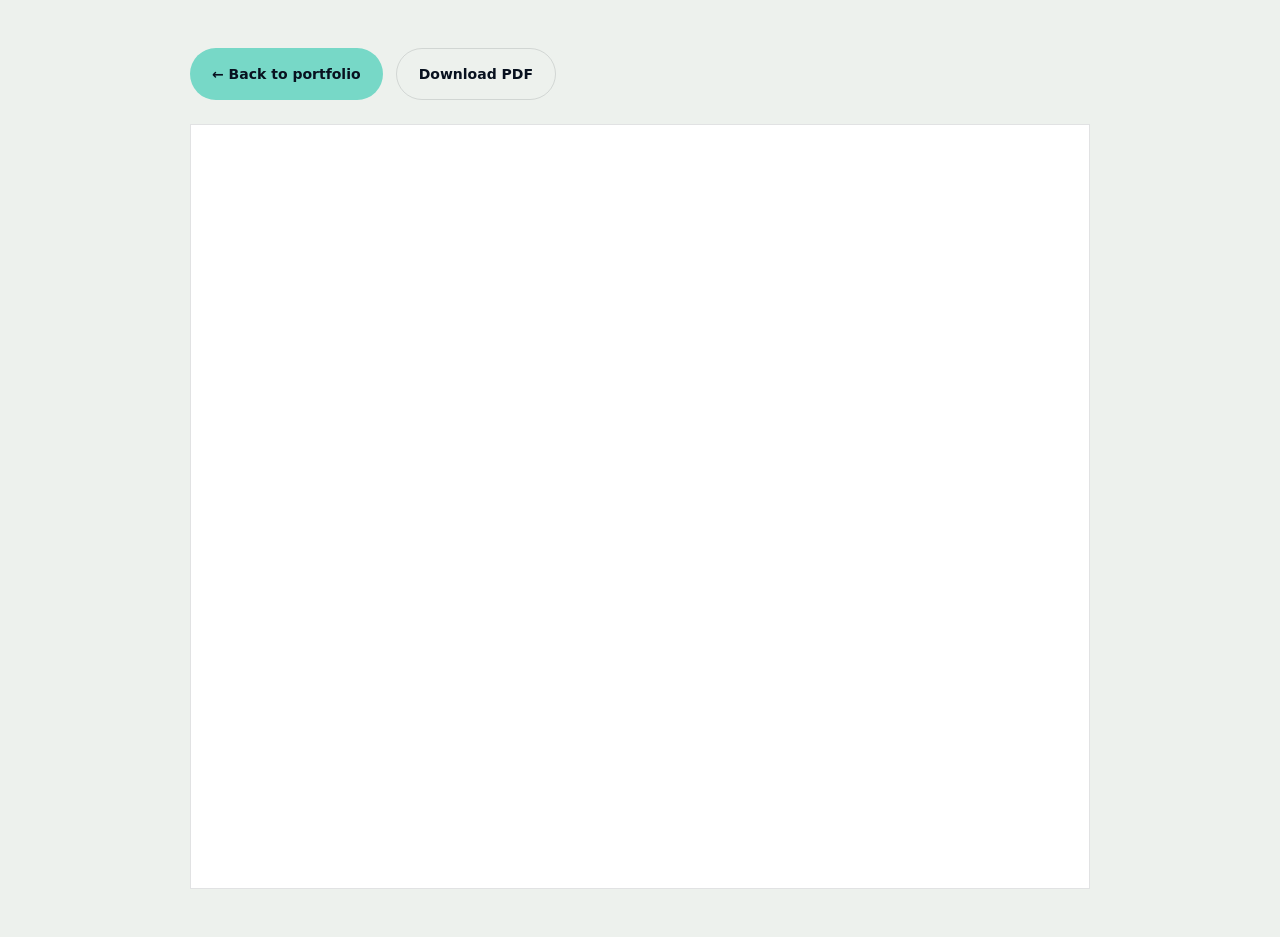
==== commit 19e960cb: "Deploy polished portfolio update Co-authored-by: Copilot App <223556219+Copilot@users.noreply.github" ====
--- a/cv.html
+++ b/cv.html
@@ -3,13 +3,15 @@
 <head>
   <meta charset="utf-8">
   <meta name="viewport" content="width=device-width, initial-scale=1">
-  <title>Maira Sarwar | CV</title>
+  <title>Maira Sarwar | Resume</title>
+  <meta name="robots" content="noindex, follow">
   <link rel="stylesheet" href="style.css">
 </head>
 <body style="background:#edf1ed;">
   <main class="container" style="max-width:900px;padding:48px 0;">
     <a class="button button-primary" href="index.html">← Back to portfolio</a>
-    <a class="button" style="border:1px solid var(--line);margin-left:8px;" href="Maira-Sarwar-Resume.pdf" download>Download PDF</a>
+    <a class="button" style="border:1px solid var(--line);margin-left:8px;" href="Maira-Sarwar-Resume.pdf" download="Maira-Sarwar-Resume.pdf">Download PDF</a>
+    <iframe src="Maira-Sarwar-Resume.pdf" title="Maira Sarwar resume" style="display:block;width:100%;height:min(85vh,1000px);margin-top:24px;border:1px solid var(--line);background:white;"></iframe>
   </main>
 </body>
 </html>
--- a/style.css
+++ b/style.css
@@ -23,6 +23,7 @@
 }
 img { max-width: 100%; display: block; }
 a { color: inherit; }
+.sr-only { position: absolute; width: 1px; height: 1px; padding: 0; margin: -1px; overflow: hidden; clip: rect(0, 0, 0, 0); white-space: nowrap; border: 0; }
 .container { width: min(var(--max), calc(100% - 48px)); margin-inline: auto; }
 .skip-link { position: fixed; left: 16px; top: -60px; z-index: 100; background: var(--mint); color: var(--ink); padding: 10px 16px; font-weight: 700; }
 .skip-link:focus { top: 16px; }
@@ -40,6 +41,7 @@
 .nav-menu { display: flex; gap: 30px; margin-left: auto; }
 .nav-menu a { text-decoration: none; font-size: 14px; color: rgba(255,255,255,.78); transition: color .2s; }
 .nav-menu a:hover { color: var(--mint); }
+.nav-menu a.is-active { color: var(--mint); }
 .nav-resume { border: 1px solid rgba(255,255,255,.28); border-radius: 999px; padding: 10px 16px; text-decoration: none; font-size: 13px; font-weight: 700; }
 .nav-resume span { margin-left: 7px; color: var(--mint); }
 .nav-toggle { display: none; }
@@ -174,8 +176,8 @@
 .footer-brand { width: 40px; height: 40px; }
 .back-link { margin-left: auto; color: rgba(255,255,255,.65); text-decoration: none; font-size: 12px; }
 
-.reveal { opacity: 0; transform: translateY(18px); transition: opacity .7s ease, transform .7s ease; }
-.reveal.is-visible { opacity: 1; transform: none; }
+.js .reveal { opacity: 0; transform: translateY(18px); transition: opacity .7s ease, transform .7s ease; }
+.js .reveal.is-visible { opacity: 1; transform: none; }
 
 @media (max-width: 980px) {
   .nav-menu { gap: 18px; }
